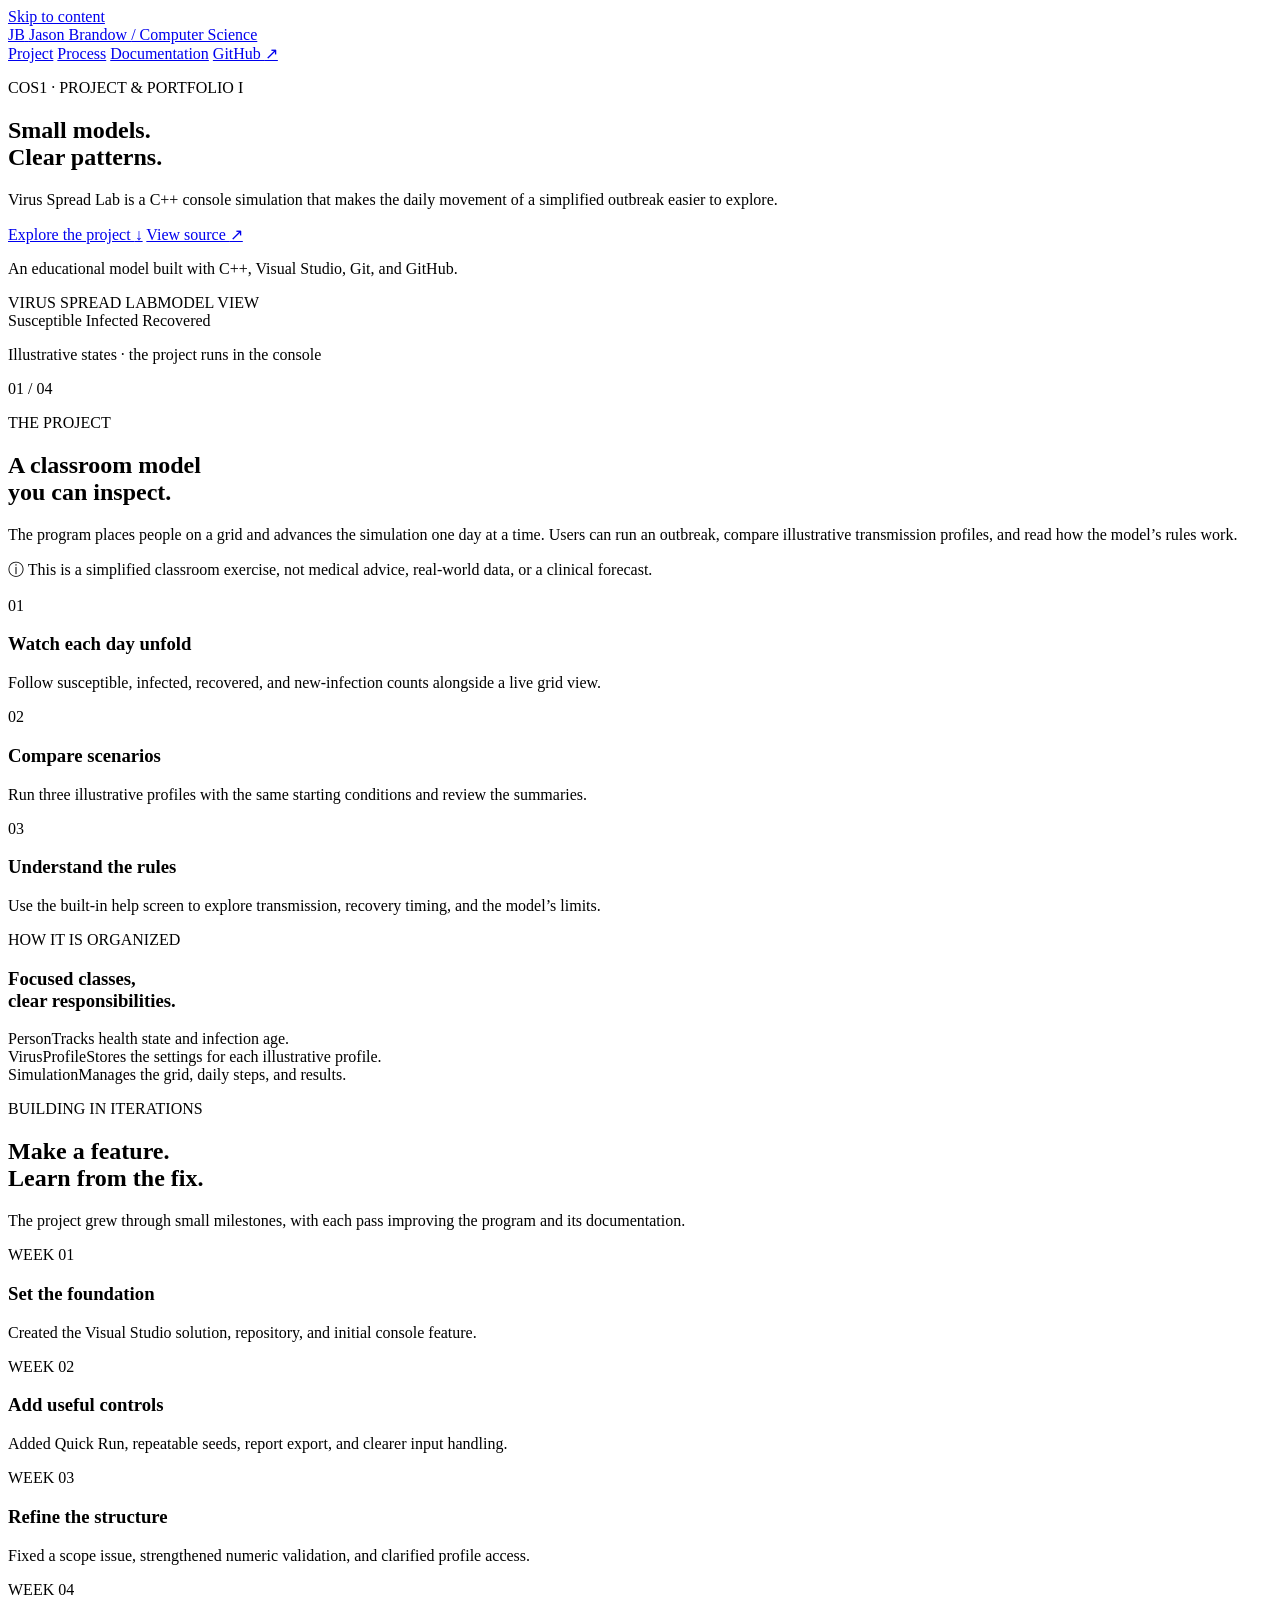
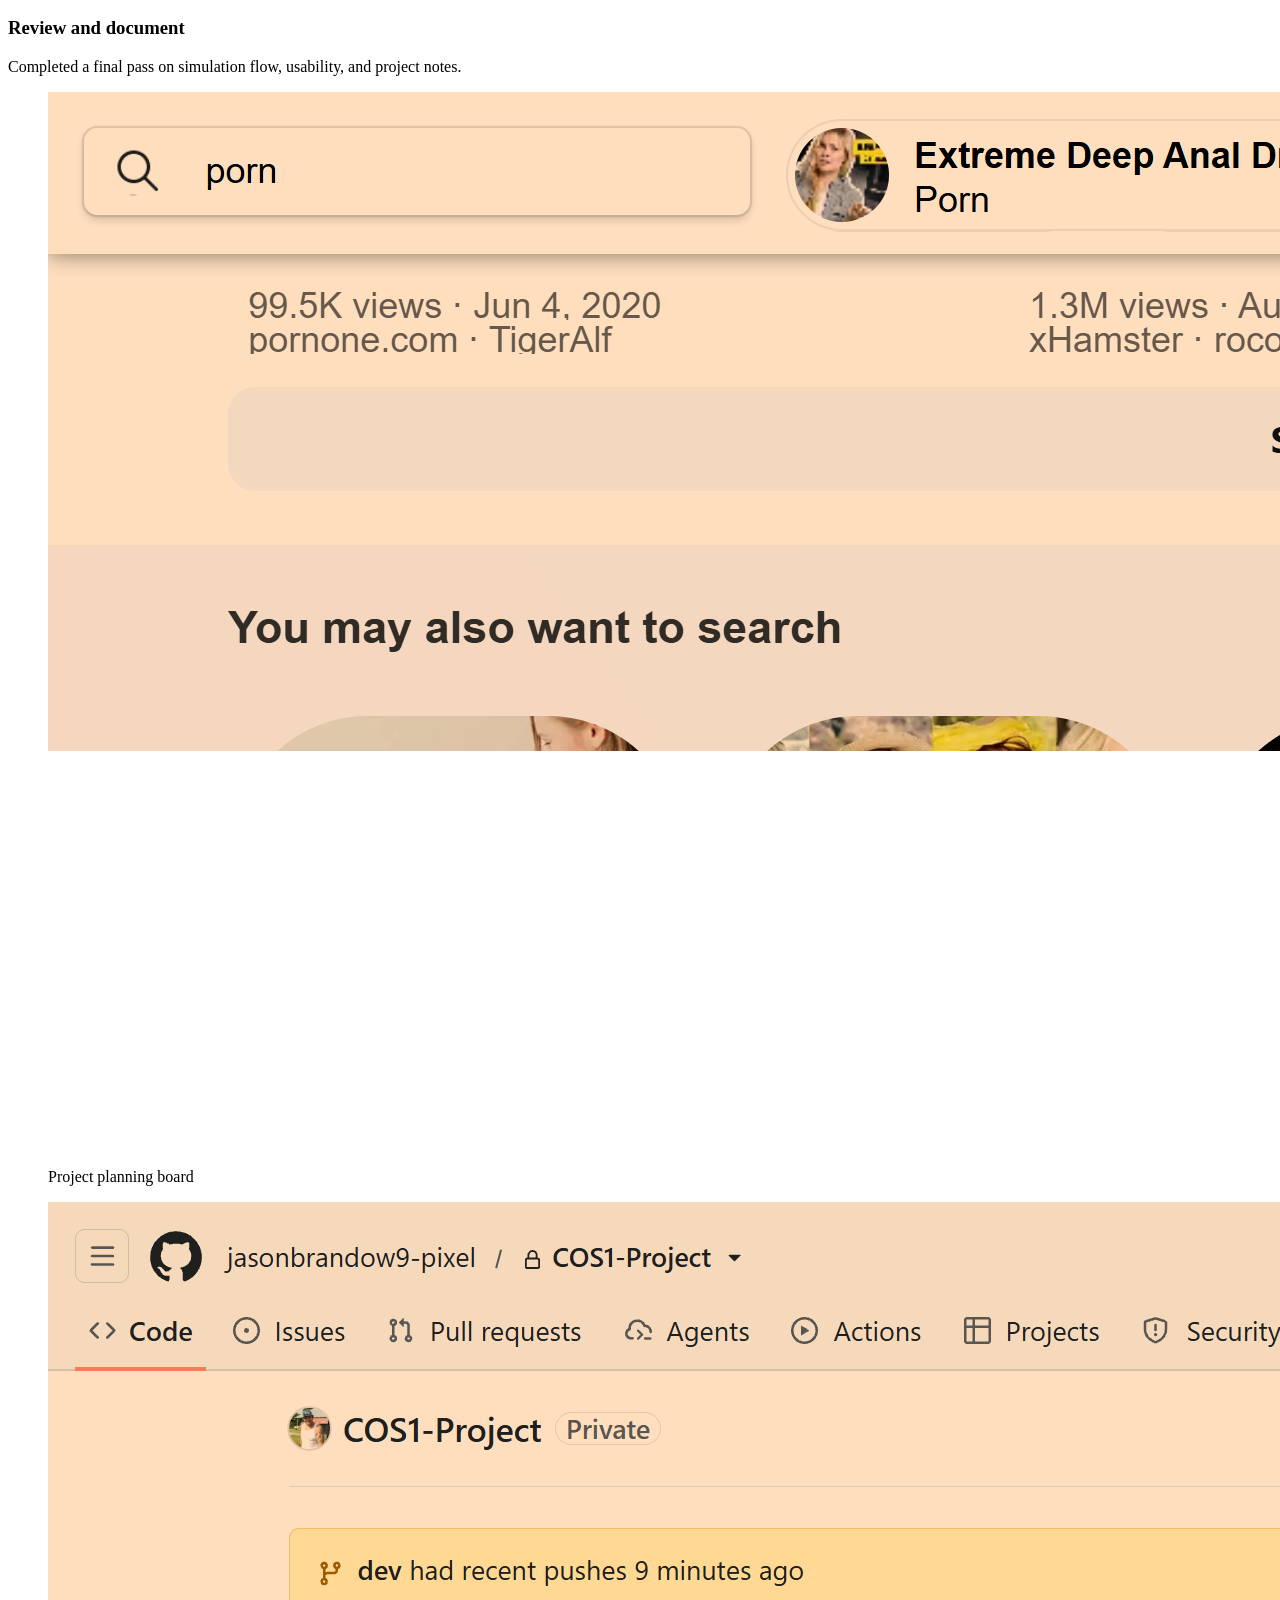
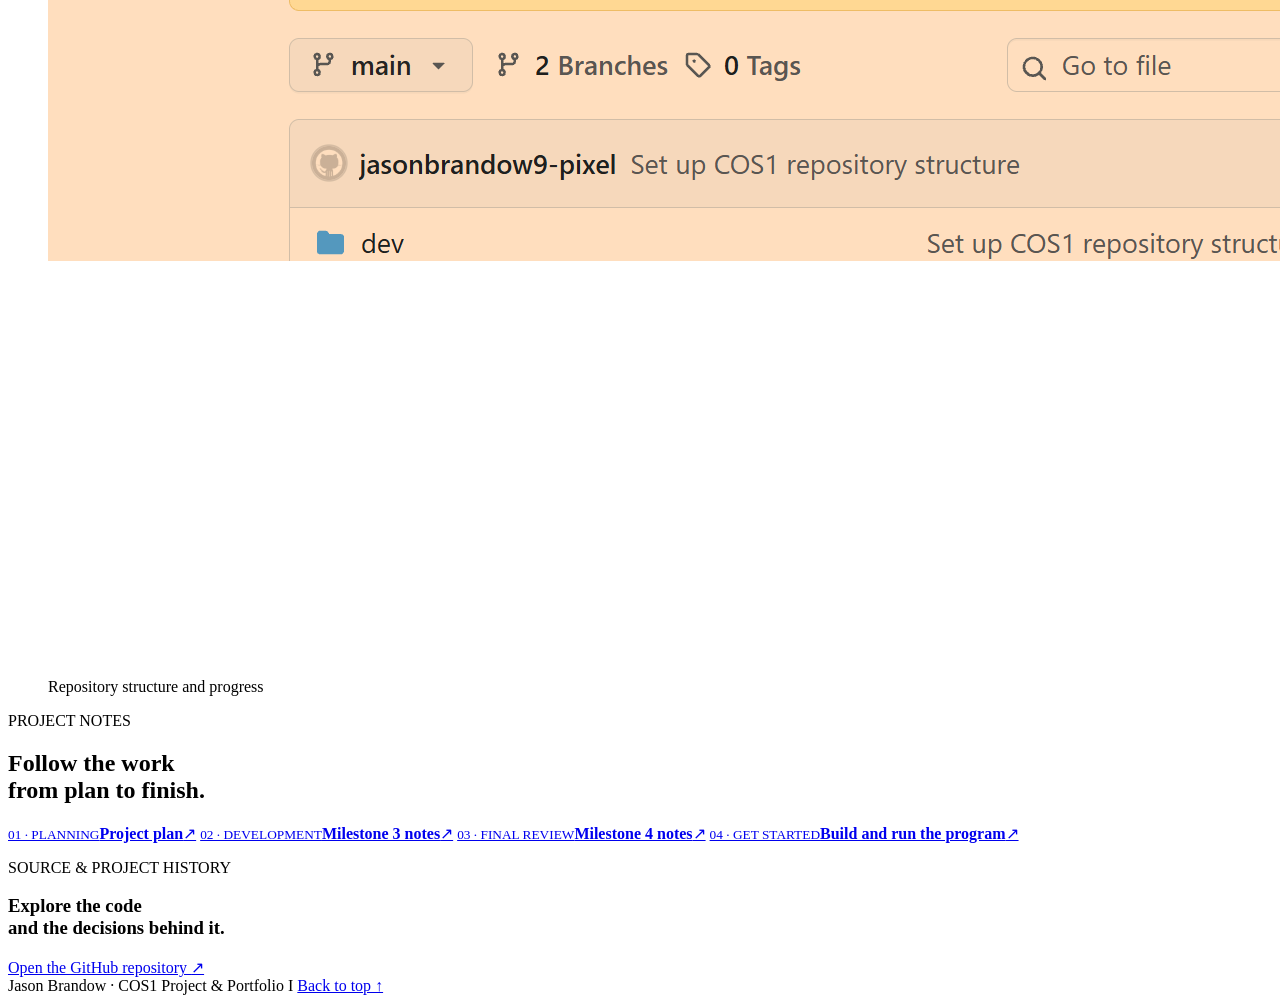
==== index.html @ ba171726 "Add project portfolio landing page" ====
<!doctype html>
<html lang="en">
<head>
  <meta charset="utf-8">
  <meta name="viewport" content="width=device-width, initial-scale=1">
  <meta name="theme-color" content="#101d2b">
  <meta name="description" content="Jason Brandow's COS1 project portfolio: Virus Spread Lab, an educational C++ outbreak simulation.">
  <title>Jason Brandow — Virus Spread Lab</title>
  <link rel="stylesheet" href="styles.css">
</head>
<body>
  <a class="skip-link" href="#main">Skip to content</a>
  <header class="site-header">
    <a class="brand" href="#top" aria-label="Jason Brandow, home">
      <span class="brand-mark" aria-hidden="true">JB</span>
      <span>Jason Brandow <span class="brand-detail">/ Computer Science</span></span>
    </a>
    <nav aria-label="Main navigation">
      <a href="#project">Project</a>
      <a href="#process">Process</a>
      <a href="#documentation">Documentation</a>
      <a class="nav-github" href="https://github.com/jasonbrandow9-pixel/COS1-Project">GitHub <span aria-hidden="true">↗</span></a>
    </nav>
  </header>

  <main id="main">
    <section class="hero section-wrap" id="top">
      <div class="hero-copy">
        <p class="eyebrow"><span class="eyebrow-line"></span> COS1 · PROJECT &amp; PORTFOLIO I</p>
        <h1>Small models.<br><span>Clear patterns.</span></h1>
        <p class="hero-lede">Virus Spread Lab is a C++ console simulation that makes the daily movement of a simplified outbreak easier to explore.</p>
        <div class="hero-actions">
          <a class="button button-primary" href="#project">Explore the project <span aria-hidden="true">↓</span></a>
          <a class="button button-quiet" href="https://github.com/jasonbrandow9-pixel/COS1-Project">View source <span aria-hidden="true">↗</span></a>
        </div>
        <p class="hero-note">An educational model built with C++, Visual Studio, Git, and GitHub.</p>
      </div>
      <div class="hero-visual" aria-label="Illustrative grid of susceptible, infected, and recovered states">
        <div class="visual-topline"><span>VIRUS SPREAD LAB</span><span class="live-dot">MODEL VIEW</span></div>
        <div class="simulation-grid" aria-hidden="true">
          <i></i><i></i><i class="infected"></i><i></i><i></i><i></i><i></i><i class="recovered"></i><i></i><i></i><i class="infected"></i><i></i>
          <i></i><i></i><i></i><i class="infected"></i><i></i><i></i><i></i><i></i><i class="recovered"></i><i></i><i></i>
          <i class="recovered"></i><i></i><i></i><i></i><i class="infected"></i><i></i><i></i><i></i><i></i><i></i><i></i><i class="recovered"></i>
          <i></i><i class="infected"></i><i></i><i></i><i></i><i class="recovered"></i><i></i><i></i><i></i><i></i><i></i><i></i>
        </div>
        <div class="visual-legend">
          <span><i class="legend-swatch susceptible"></i> Susceptible</span>
          <span><i class="legend-swatch infected-swatch"></i> Infected</span>
          <span><i class="legend-swatch recovered-swatch"></i> Recovered</span>
        </div>
        <p class="visual-caption">Illustrative states · the project runs in the console</p>
      </div>
      <div class="hero-index" aria-hidden="true">01 <span> / 04</span></div>
    </section>

    <section class="project-section section-wrap" id="project">
      <div class="section-heading">
        <p class="eyebrow">THE PROJECT</p>
        <h2>A classroom model<br>you can inspect.</h2>
      </div>
      <div class="project-intro">
        <p>The program places people on a grid and advances the simulation one day at a time. Users can run an outbreak, compare illustrative transmission profiles, and read how the model’s rules work.</p>
        <p class="caution"><span aria-hidden="true">ⓘ</span> This is a simplified classroom exercise, not medical advice, real-world data, or a clinical forecast.</p>
      </div>
      <div class="feature-grid">
        <article class="feature-card">
          <span class="card-number">01</span>
          <h3>Watch each day unfold</h3>
          <p>Follow susceptible, infected, recovered, and new-infection counts alongside a live grid view.</p>
        </article>
        <article class="feature-card">
          <span class="card-number">02</span>
          <h3>Compare scenarios</h3>
          <p>Run three illustrative profiles with the same starting conditions and review the summaries.</p>
        </article>
        <article class="feature-card">
          <span class="card-number">03</span>
          <h3>Understand the rules</h3>
          <p>Use the built-in help screen to explore transmission, recovery timing, and the model’s limits.</p>
        </article>
      </div>
      <div class="project-details">
        <div>
          <p class="eyebrow">HOW IT IS ORGANIZED</p>
          <h3>Focused classes,<br>clear responsibilities.</h3>
        </div>
        <div class="class-list">
          <div><span class="class-name">Person</span><span>Tracks health state and infection age.</span></div>
          <div><span class="class-name">VirusProfile</span><span>Stores the settings for each illustrative profile.</span></div>
          <div><span class="class-name">Simulation</span><span>Manages the grid, daily steps, and results.</span></div>
        </div>
      </div>
    </section>

    <section class="process-section" id="process">
      <div class="section-wrap process-wrap">
        <div class="section-heading">
          <p class="eyebrow">BUILDING IN ITERATIONS</p>
          <h2>Make a feature.<br>Learn from the fix.</h2>
          <p class="section-description">The project grew through small milestones, with each pass improving the program and its documentation.</p>
        </div>
        <div class="timeline">
          <article><span class="timeline-point"></span><p class="timeline-label">WEEK 01</p><h3>Set the foundation</h3><p>Created the Visual Studio solution, repository, and initial console feature.</p></article>
          <article><span class="timeline-point"></span><p class="timeline-label">WEEK 02</p><h3>Add useful controls</h3><p>Added Quick Run, repeatable seeds, report export, and clearer input handling.</p></article>
          <article><span class="timeline-point"></span><p class="timeline-label">WEEK 03</p><h3>Refine the structure</h3><p>Fixed a scope issue, strengthened numeric validation, and clarified profile access.</p></article>
          <article><span class="timeline-point"></span><p class="timeline-label">WEEK 04</p><h3>Review and document</h3><p>Completed a final pass on simulation flow, usability, and project notes.</p></article>
        </div>
        <div class="artifacts">
          <figure>
            <img src="images/01-project-board.png" alt="Project planning board screenshot from the repository">
            <figcaption>Project planning board</figcaption>
          </figure>
          <figure>
            <img src="images/02-repository-overview.png" alt="Repository overview screenshot">
            <figcaption>Repository structure and progress</figcaption>
          </figure>
        </div>
      </div>
    </section>

    <section class="documentation-section section-wrap" id="documentation">
      <div class="section-heading">
        <p class="eyebrow">PROJECT NOTES</p>
        <h2>Follow the work<br>from plan to finish.</h2>
      </div>
      <div class="document-list">
        <a href="https://github.com/jasonbrandow9-pixel/COS1-Project/blob/main/docs/JBrandow-ProjectPlan.md"><span><small>01 · PLANNING</small><strong>Project plan</strong></span><span class="document-arrow" aria-hidden="true">↗</span></a>
        <a href="https://github.com/jasonbrandow9-pixel/COS1-Project/blob/main/docs/Milestone3.md"><span><small>02 · DEVELOPMENT</small><strong>Milestone 3 notes</strong></span><span class="document-arrow" aria-hidden="true">↗</span></a>
        <a href="https://github.com/jasonbrandow9-pixel/COS1-Project/blob/main/docs/Milestone4.md"><span><small>03 · FINAL REVIEW</small><strong>Milestone 4 notes</strong></span><span class="document-arrow" aria-hidden="true">↗</span></a>
        <a href="https://github.com/jasonbrandow9-pixel/COS1-Project/blob/main/dev/COS1-Console/README.md"><span><small>04 · GET STARTED</small><strong>Build and run the program</strong></span><span class="document-arrow" aria-hidden="true">↗</span></a>
      </div>
      <div class="closing-card">
        <div><p class="eyebrow">SOURCE &amp; PROJECT HISTORY</p><h3>Explore the code<br>and the decisions behind it.</h3></div>
        <a class="button button-light" href="https://github.com/jasonbrandow9-pixel/COS1-Project">Open the GitHub repository <span aria-hidden="true">↗</span></a>
      </div>
    </section>
  </main>

  <footer class="site-footer section-wrap">
    <span>Jason Brandow <span class="footer-dot">·</span> COS1 Project &amp; Portfolio I</span>
    <a href="#top">Back to top ↑</a>
  </footer>
</body>
</html>
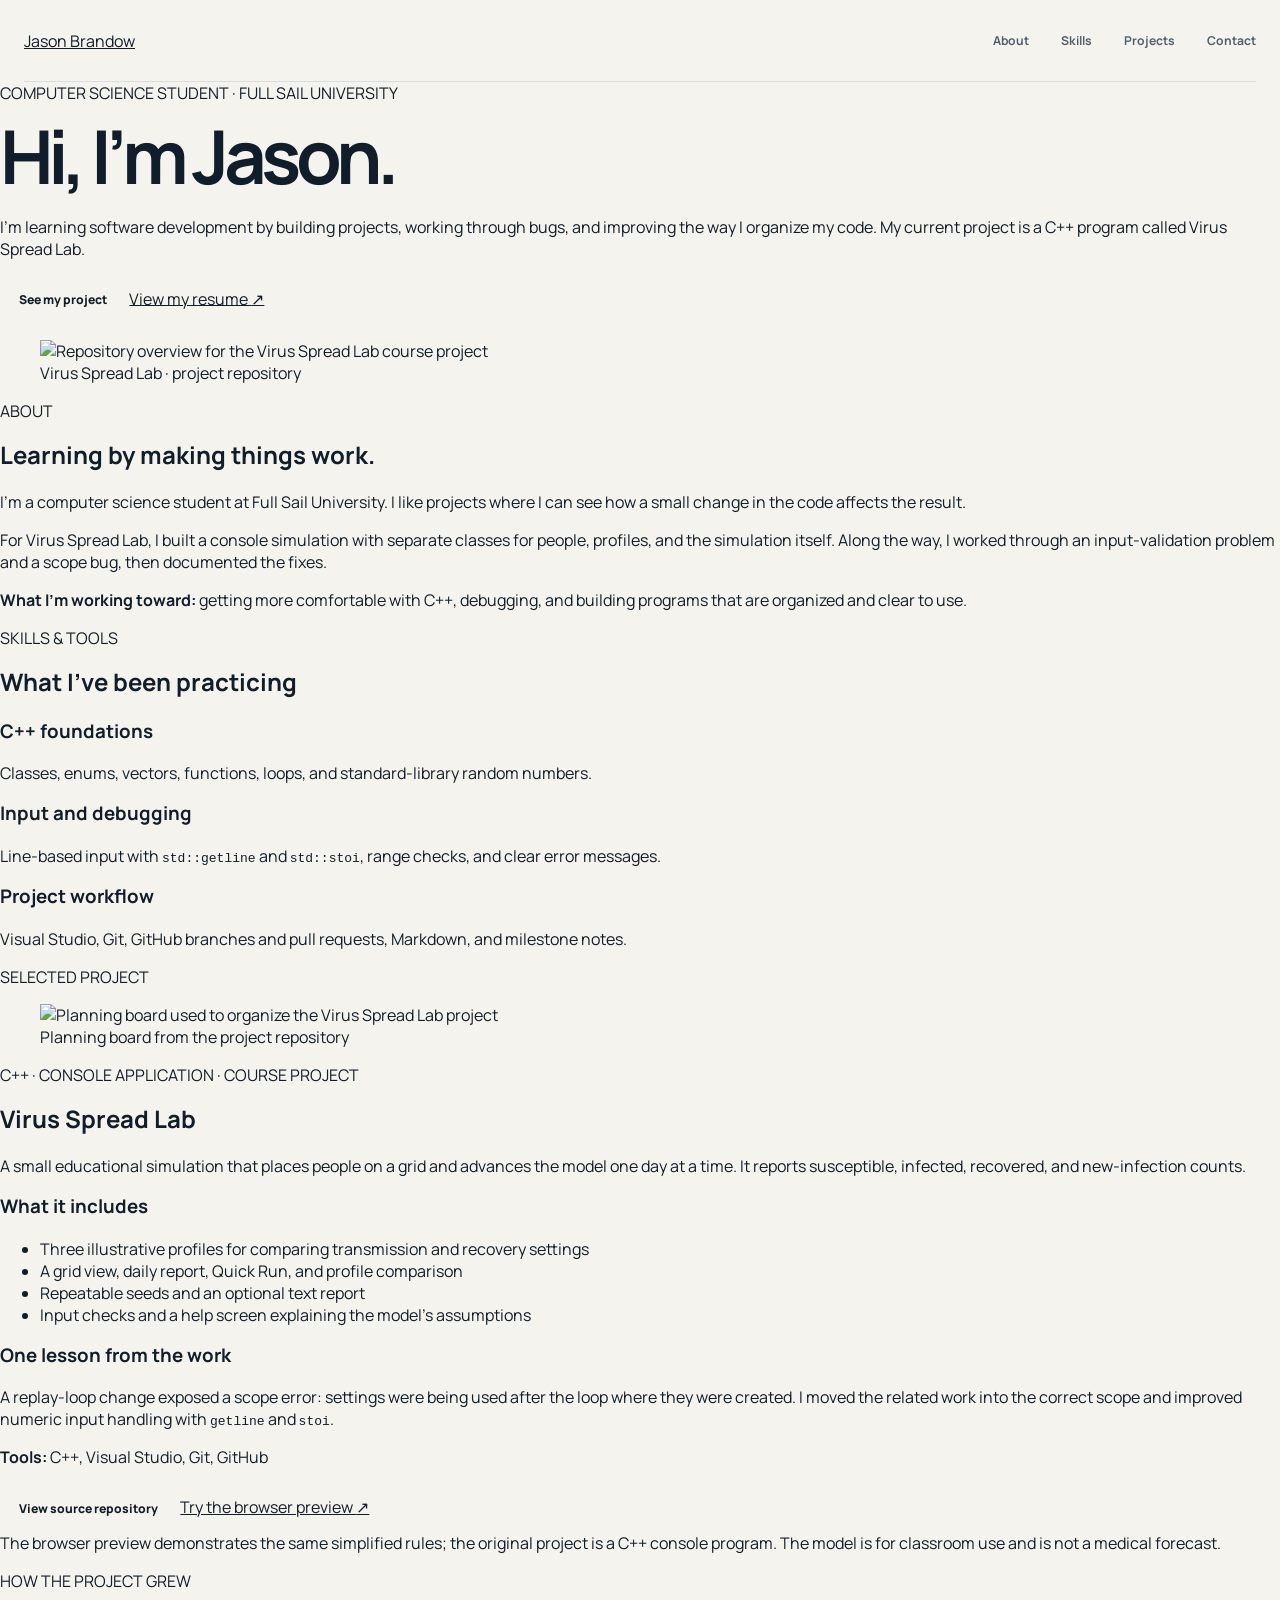
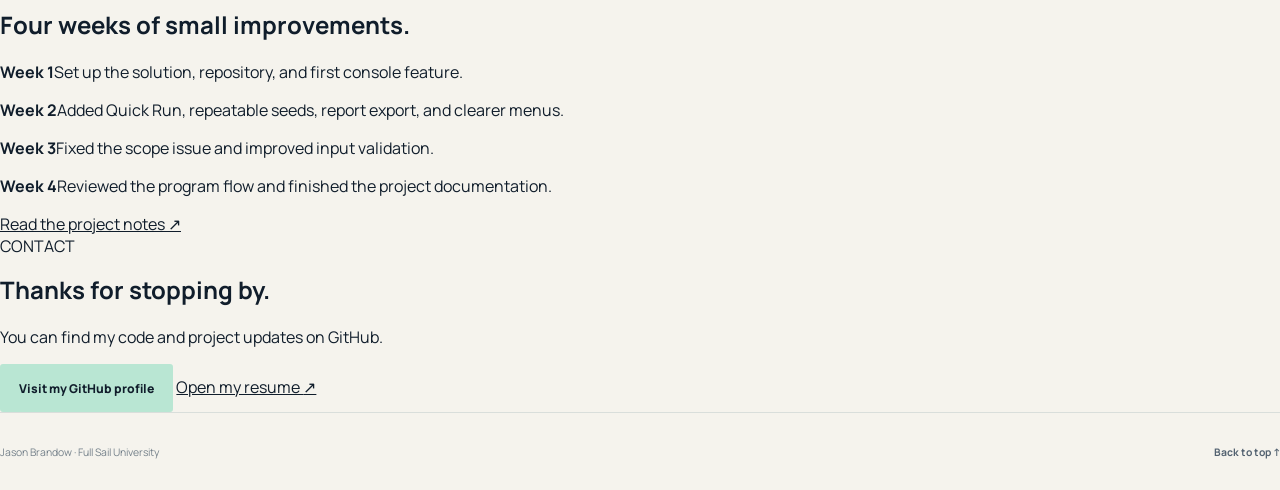
==== commit 72bdaab4: "Personalize portfolio and add project details" ====
--- a/index.html
+++ b/index.html
@@ -3,141 +3,131 @@
 <head>
   <meta charset="utf-8">
   <meta name="viewport" content="width=device-width, initial-scale=1">
-  <meta name="theme-color" content="#101d2b">
-  <meta name="description" content="Jason Brandow's COS1 project portfolio: Virus Spread Lab, an educational C++ outbreak simulation.">
-  <title>Jason Brandow — Virus Spread Lab</title>
+  <meta name="description" content="Jason Brandow's computer science portfolio, featuring a C++ outbreak simulation project.">
+  <title>Jason Brandow | Computer Science Portfolio</title>
   <link rel="stylesheet" href="styles.css">
 </head>
 <body>
   <a class="skip-link" href="#main">Skip to content</a>
-  <header class="site-header">
-    <a class="brand" href="#top" aria-label="Jason Brandow, home">
-      <span class="brand-mark" aria-hidden="true">JB</span>
-      <span>Jason Brandow <span class="brand-detail">/ Computer Science</span></span>
-    </a>
+  <header class="site-header" id="top">
+    <a class="wordmark" href="#top">Jason Brandow</a>
     <nav aria-label="Main navigation">
-      <a href="#project">Project</a>
-      <a href="#process">Process</a>
-      <a href="#documentation">Documentation</a>
-      <a class="nav-github" href="https://github.com/jasonbrandow9-pixel/COS1-Project">GitHub <span aria-hidden="true">↗</span></a>
+      <a href="#about">About</a>
+      <a href="#skills">Skills</a>
+      <a href="#projects">Projects</a>
+      <a href="#contact">Contact</a>
     </nav>
   </header>
-
   <main id="main">
-    <section class="hero section-wrap" id="top">
-      <div class="hero-copy">
-        <p class="eyebrow"><span class="eyebrow-line"></span> COS1 · PROJECT &amp; PORTFOLIO I</p>
-        <h1>Small models.<br><span>Clear patterns.</span></h1>
-        <p class="hero-lede">Virus Spread Lab is a C++ console simulation that makes the daily movement of a simplified outbreak easier to explore.</p>
-        <div class="hero-actions">
-          <a class="button button-primary" href="#project">Explore the project <span aria-hidden="true">↓</span></a>
-          <a class="button button-quiet" href="https://github.com/jasonbrandow9-pixel/COS1-Project">View source <span aria-hidden="true">↗</span></a>
+    <section class="intro page-width">
+      <div>
+        <p class="kicker">COMPUTER SCIENCE STUDENT · FULL SAIL UNIVERSITY</p>
+        <h1>Hi, I’m Jason.</h1>
+        <p class="intro-text">I’m learning software development by building projects, working through bugs, and improving the way I organize my code. My current project is a C++ program called Virus Spread Lab.</p>
+        <div class="intro-links">
+          <a class="button" href="#projects">See my project</a>
+          <a class="text-link" href="resume.html">View my resume <span aria-hidden="true">↗</span></a>
         </div>
-        <p class="hero-note">An educational model built with C++, Visual Studio, Git, and GitHub.</p>
       </div>
-      <div class="hero-visual" aria-label="Illustrative grid of susceptible, infected, and recovered states">
-        <div class="visual-topline"><span>VIRUS SPREAD LAB</span><span class="live-dot">MODEL VIEW</span></div>
-        <div class="simulation-grid" aria-hidden="true">
-          <i></i><i></i><i class="infected"></i><i></i><i></i><i></i><i></i><i class="recovered"></i><i></i><i></i><i class="infected"></i><i></i>
-          <i></i><i></i><i></i><i class="infected"></i><i></i><i></i><i></i><i></i><i class="recovered"></i><i></i><i></i>
-          <i class="recovered"></i><i></i><i></i><i></i><i class="infected"></i><i></i><i></i><i></i><i></i><i></i><i></i><i class="recovered"></i>
-          <i></i><i class="infected"></i><i></i><i></i><i></i><i class="recovered"></i><i></i><i></i><i></i><i></i><i></i><i></i>
-        </div>
-        <div class="visual-legend">
-          <span><i class="legend-swatch susceptible"></i> Susceptible</span>
-          <span><i class="legend-swatch infected-swatch"></i> Infected</span>
-          <span><i class="legend-swatch recovered-swatch"></i> Recovered</span>
-        </div>
-        <p class="visual-caption">Illustrative states · the project runs in the console</p>
-      </div>
-      <div class="hero-index" aria-hidden="true">01 <span> / 04</span></div>
+      <figure class="intro-image">
+        <img src="https://raw.githubusercontent.com/jasonbrandow9-pixel/COS1-Project/main/images/02-repository-overview.png" alt="Repository overview for the Virus Spread Lab course project">
+        <figcaption>Virus Spread Lab · project repository</figcaption>
+      </figure>
     </section>
 
-    <section class="project-section section-wrap" id="project">
-      <div class="section-heading">
-        <p class="eyebrow">THE PROJECT</p>
-        <h2>A classroom model<br>you can inspect.</h2>
+    <section class="content-section page-width two-column" id="about">
+      <div>
+        <p class="kicker">ABOUT</p>
+        <h2>Learning by making things work.</h2>
       </div>
-      <div class="project-intro">
-        <p>The program places people on a grid and advances the simulation one day at a time. Users can run an outbreak, compare illustrative transmission profiles, and read how the model’s rules work.</p>
-        <p class="caution"><span aria-hidden="true">ⓘ</span> This is a simplified classroom exercise, not medical advice, real-world data, or a clinical forecast.</p>
+      <div class="section-copy">
+        <p>I’m a computer science student at Full Sail University. I like projects where I can see how a small change in the code affects the result.</p>
+        <p>For Virus Spread Lab, I built a console simulation with separate classes for people, profiles, and the simulation itself. Along the way, I worked through an input-validation problem and a scope bug, then documented the fixes.</p>
+        <p class="goal"><strong>What I’m working toward:</strong> getting more comfortable with C++, debugging, and building programs that are organized and clear to use.</p>
       </div>
-      <div class="feature-grid">
-        <article class="feature-card">
-          <span class="card-number">01</span>
-          <h3>Watch each day unfold</h3>
-          <p>Follow susceptible, infected, recovered, and new-infection counts alongside a live grid view.</p>
-        </article>
-        <article class="feature-card">
-          <span class="card-number">02</span>
-          <h3>Compare scenarios</h3>
-          <p>Run three illustrative profiles with the same starting conditions and review the summaries.</p>
-        </article>
-        <article class="feature-card">
-          <span class="card-number">03</span>
-          <h3>Understand the rules</h3>
-          <p>Use the built-in help screen to explore transmission, recovery timing, and the model’s limits.</p>
-        </article>
-      </div>
-      <div class="project-details">
-        <div>
-          <p class="eyebrow">HOW IT IS ORGANIZED</p>
-          <h3>Focused classes,<br>clear responsibilities.</h3>
-        </div>
-        <div class="class-list">
-          <div><span class="class-name">Person</span><span>Tracks health state and infection age.</span></div>
-          <div><span class="class-name">VirusProfile</span><span>Stores the settings for each illustrative profile.</span></div>
-          <div><span class="class-name">Simulation</span><span>Manages the grid, daily steps, and results.</span></div>
+    </section>
+
+    <section class="content-section skills-section" id="skills">
+      <div class="page-width">
+        <p class="kicker">SKILLS &amp; TOOLS</p>
+        <h2>What I’ve been practicing</h2>
+        <div class="skills-grid">
+          <article>
+            <h3>C++ foundations</h3>
+            <p>Classes, enums, vectors, functions, loops, and standard-library random numbers.</p>
+          </article>
+          <article>
+            <h3>Input and debugging</h3>
+            <p>Line-based input with <code>std::getline</code> and <code>std::stoi</code>, range checks, and clear error messages.</p>
+          </article>
+          <article>
+            <h3>Project workflow</h3>
+            <p>Visual Studio, Git, GitHub branches and pull requests, Markdown, and milestone notes.</p>
+          </article>
         </div>
       </div>
     </section>
 
-    <section class="process-section" id="process">
-      <div class="section-wrap process-wrap">
-        <div class="section-heading">
-          <p class="eyebrow">BUILDING IN ITERATIONS</p>
-          <h2>Make a feature.<br>Learn from the fix.</h2>
-          <p class="section-description">The project grew through small milestones, with each pass improving the program and its documentation.</p>
-        </div>
-        <div class="timeline">
-          <article><span class="timeline-point"></span><p class="timeline-label">WEEK 01</p><h3>Set the foundation</h3><p>Created the Visual Studio solution, repository, and initial console feature.</p></article>
-          <article><span class="timeline-point"></span><p class="timeline-label">WEEK 02</p><h3>Add useful controls</h3><p>Added Quick Run, repeatable seeds, report export, and clearer input handling.</p></article>
-          <article><span class="timeline-point"></span><p class="timeline-label">WEEK 03</p><h3>Refine the structure</h3><p>Fixed a scope issue, strengthened numeric validation, and clarified profile access.</p></article>
-          <article><span class="timeline-point"></span><p class="timeline-label">WEEK 04</p><h3>Review and document</h3><p>Completed a final pass on simulation flow, usability, and project notes.</p></article>
-        </div>
-        <div class="artifacts">
-          <figure>
-            <img src="images/01-project-board.png" alt="Project planning board screenshot from the repository">
-            <figcaption>Project planning board</figcaption>
-          </figure>
-          <figure>
-            <img src="images/02-repository-overview.png" alt="Repository overview screenshot">
-            <figcaption>Repository structure and progress</figcaption>
-          </figure>
+    <section class="content-section page-width" id="projects">
+      <p class="kicker">SELECTED PROJECT</p>
+      <div class="project-card">
+        <figure class="project-image">
+          <img src="https://raw.githubusercontent.com/jasonbrandow9-pixel/COS1-Project/main/images/01-project-board.png" alt="Planning board used to organize the Virus Spread Lab project">
+          <figcaption>Planning board from the project repository</figcaption>
+        </figure>
+        <div class="project-copy">
+          <p class="project-label">C++ · CONSOLE APPLICATION · COURSE PROJECT</p>
+          <h2>Virus Spread Lab</h2>
+          <p>A small educational simulation that places people on a grid and advances the model one day at a time. It reports susceptible, infected, recovered, and new-infection counts.</p>
+          <h3>What it includes</h3>
+          <ul>
+            <li>Three illustrative profiles for comparing transmission and recovery settings</li>
+            <li>A grid view, daily report, Quick Run, and profile comparison</li>
+            <li>Repeatable seeds and an optional text report</li>
+            <li>Input checks and a help screen explaining the model’s assumptions</li>
+          </ul>
+          <h3>One lesson from the work</h3>
+          <p>A replay-loop change exposed a scope error: settings were being used after the loop where they were created. I moved the related work into the correct scope and improved numeric input handling with <code>getline</code> and <code>stoi</code>.</p>
+          <p class="project-tools"><strong>Tools:</strong> C++, Visual Studio, Git, GitHub</p>
+          <div class="project-links">
+            <a class="button" href="https://github.com/jasonbrandow9-pixel/COS1-Project">View source repository</a>
+            <a class="text-link" href="demo.html">Try the browser preview <span aria-hidden="true">↗</span></a>
+          </div>
+          <p class="disclaimer">The browser preview demonstrates the same simplified rules; the original project is a C++ console program. The model is for classroom use and is not a medical forecast.</p>
         </div>
       </div>
     </section>
 
-    <section class="documentation-section section-wrap" id="documentation">
-      <div class="section-heading">
-        <p class="eyebrow">PROJECT NOTES</p>
-        <h2>Follow the work<br>from plan to finish.</h2>
+    <section class="content-section page-width two-column" id="process">
+      <div>
+        <p class="kicker">HOW THE PROJECT GREW</p>
+        <h2>Four weeks of small improvements.</h2>
       </div>
-      <div class="document-list">
-        <a href="https://github.com/jasonbrandow9-pixel/COS1-Project/blob/main/docs/JBrandow-ProjectPlan.md"><span><small>01 · PLANNING</small><strong>Project plan</strong></span><span class="document-arrow" aria-hidden="true">↗</span></a>
-        <a href="https://github.com/jasonbrandow9-pixel/COS1-Project/blob/main/docs/Milestone3.md"><span><small>02 · DEVELOPMENT</small><strong>Milestone 3 notes</strong></span><span class="document-arrow" aria-hidden="true">↗</span></a>
-        <a href="https://github.com/jasonbrandow9-pixel/COS1-Project/blob/main/docs/Milestone4.md"><span><small>03 · FINAL REVIEW</small><strong>Milestone 4 notes</strong></span><span class="document-arrow" aria-hidden="true">↗</span></a>
-        <a href="https://github.com/jasonbrandow9-pixel/COS1-Project/blob/main/dev/COS1-Console/README.md"><span><small>04 · GET STARTED</small><strong>Build and run the program</strong></span><span class="document-arrow" aria-hidden="true">↗</span></a>
+      <div class="section-copy milestones">
+        <p><strong>Week 1</strong><span>Set up the solution, repository, and first console feature.</span></p>
+        <p><strong>Week 2</strong><span>Added Quick Run, repeatable seeds, report export, and clearer menus.</span></p>
+        <p><strong>Week 3</strong><span>Fixed the scope issue and improved input validation.</span></p>
+        <p><strong>Week 4</strong><span>Reviewed the program flow and finished the project documentation.</span></p>
+        <a class="text-link" href="https://github.com/jasonbrandow9-pixel/COS1-Project/tree/main/docs">Read the project notes <span aria-hidden="true">↗</span></a>
       </div>
-      <div class="closing-card">
-        <div><p class="eyebrow">SOURCE &amp; PROJECT HISTORY</p><h3>Explore the code<br>and the decisions behind it.</h3></div>
-        <a class="button button-light" href="https://github.com/jasonbrandow9-pixel/COS1-Project">Open the GitHub repository <span aria-hidden="true">↗</span></a>
+    </section>
+
+    <section class="contact-section" id="contact">
+      <div class="page-width contact-inner">
+        <div>
+          <p class="kicker">CONTACT</p>
+          <h2>Thanks for stopping by.</h2>
+          <p>You can find my code and project updates on GitHub.</p>
+        </div>
+        <div class="contact-links">
+          <a class="button button-light" href="https://github.com/jasonbrandow9-pixel">Visit my GitHub profile</a>
+          <a class="text-link text-link-light" href="resume.html">Open my resume <span aria-hidden="true">↗</span></a>
+        </div>
       </div>
     </section>
   </main>
-
-  <footer class="site-footer section-wrap">
-    <span>Jason Brandow <span class="footer-dot">·</span> COS1 Project &amp; Portfolio I</span>
+  <footer class="site-footer page-width">
+    <span>Jason Brandow · Full Sail University</span>
     <a href="#top">Back to top ↑</a>
   </footer>
 </body>
--- a/styles.css
+++ b/styles.css
@@ -0,0 +1,152 @@
+@import url('https://fonts.googleapis.com/css2?family=DM+Mono:wght@400;500&family=Manrope:wght@400;500;600;700;800&display=swap');
+
+:root {
+  color-scheme: light;
+  --ink: #101d2b;
+  --ink-soft: #526170;
+  --paper: #f5f3ed;
+  --white: #fffefa;
+  --line: #d9dedb;
+  --mint: #b9e6d3;
+  --mint-deep: #277b67;
+  --orange: #f28c58;
+  --mono: "DM Mono", "Courier New", monospace;
+  --sans: "Manrope", "Segoe UI", sans-serif;
+}
+
+* { box-sizing: border-box; }
+html { scroll-behavior: smooth; }
+body { margin: 0; background: var(--paper); color: var(--ink); font-family: var(--sans); -webkit-font-smoothing: antialiased; }
+a { color: inherit; }
+.skip-link { position: absolute; top: -5rem; left: 1rem; z-index: 10; padding: .8rem 1rem; background: var(--white); }
+.skip-link:focus { top: 1rem; }
+.section-wrap { width: min(1160px, calc(100% - 3rem)); margin-inline: auto; }
+.site-header { height: 82px; width: min(1320px, calc(100% - 3rem)); margin: auto; display: flex; justify-content: space-between; align-items: center; border-bottom: 1px solid var(--line); }
+.brand { display: flex; align-items: center; gap: 12px; text-decoration: none; font-size: .86rem; font-weight: 800; letter-spacing: -.02em; }
+.brand-mark { width: 34px; height: 34px; display: grid; place-items: center; background: var(--ink); color: var(--mint); border-radius: 50%; font-family: var(--mono); font-size: .7rem; }
+.brand-detail { color: #78818a; font-weight: 500; }
+nav { display: flex; align-items: center; gap: 2rem; }
+nav a { color: var(--ink-soft); text-decoration: none; font-size: .76rem; font-weight: 700; }
+nav a:hover, .site-footer a:hover { color: var(--mint-deep); }
+nav .nav-github { color: var(--ink); }
+.hero { min-height: 590px; padding-block: 100px 82px; position: relative; display: grid; grid-template-columns: 1.05fr .95fr; align-items: center; gap: 6%; }
+.eyebrow { margin: 0 0 1.35rem; display: flex; align-items: center; gap: 10px; color: var(--mint-deep); font-family: var(--mono); font-size: .67rem; letter-spacing: .11em; font-weight: 500; }
+.eyebrow-line { width: 25px; height: 1px; background: var(--mint-deep); }
+h1, h2, h3, p { margin-top: 0; }
+h1 { margin-bottom: 1.45rem; font-size: clamp(3rem, 5.8vw, 5.3rem); line-height: .98; letter-spacing: -.075em; font-weight: 700; }
+h1 span { color: var(--mint-deep); }
+.hero-lede { max-width: 485px; margin-bottom: 1.8rem; color: #4d5c6b; font-size: 1.05rem; line-height: 1.85; }
+.hero-actions { display: flex; flex-wrap: wrap; align-items: center; gap: .75rem; }
+.button { min-height: 48px; display: inline-flex; align-items: center; justify-content: center; gap: 17px; padding: 0 1.2rem; border-radius: 3px; text-decoration: none; font-size: .76rem; font-weight: 800; transition: transform .2s ease, background .2s ease; }
+.button:hover { transform: translateY(-2px); }
+.button-primary { background: var(--ink); color: white; }
+.button-primary:hover { background: #1d3649; }
+.button-quiet { color: var(--ink); border: 1px solid #bfc8c7; }
+.button-quiet:hover { background: var(--white); }
+.hero-note { margin: 1.3rem 0 0; color: #77818b; font-family: var(--mono); font-size: .62rem; }
+.hero-visual { padding: 1.35rem 1.5rem 1.1rem; background: var(--ink); color: white; border-radius: 5px; box-shadow: 0 20px 55px #10203020; transform: rotate(1.5deg); }
+.visual-topline { display: flex; justify-content: space-between; color: #bdcbd1; font-family: var(--mono); font-size: .59rem; letter-spacing: .09em; }
+.live-dot { color: var(--mint); }
+.live-dot::before { content: ""; display: inline-block; width: 6px; height: 6px; margin-right: 7px; background: var(--mint); border-radius: 50%; vertical-align: 1px; }
+.simulation-grid { display: grid; grid-template-columns: repeat(12, 1fr); gap: 6px; margin: 1.5rem 0; }
+.simulation-grid i { display: block; aspect-ratio: 1; border: 1px solid #3b5260; background: #233847; border-radius: 2px; }
+.simulation-grid i.infected { background: var(--orange); border-color: var(--orange); box-shadow: 0 0 14px #f28c5850; }
+.simulation-grid i.recovered { background: #73bca1; border-color: #73bca1; }
+.visual-legend { display: flex; flex-wrap: wrap; gap: 1rem; color: #ccd5d8; font-size: .62rem; }
+.visual-legend span { display: flex; align-items: center; gap: 6px; }
+.legend-swatch { width: 7px; height: 7px; background: #6e8795; border-radius: 50%; }
+.infected-swatch { background: var(--orange); }
+.recovered-swatch { background: #73bca1; }
+.visual-caption { margin: 1.1rem 0 0; padding-top: .85rem; border-top: 1px solid #314754; color: #8fa1aa; font-family: var(--mono); font-size: .56rem; }
+.hero-index { position: absolute; right: 0; bottom: 30px; color: var(--ink); font-family: var(--mono); font-size: .7rem; }
+.hero-index span { color: #a0aaa9; }
+.project-section { padding-block: 96px 105px; border-top: 1px solid var(--line); }
+.section-heading h2 { margin-bottom: 0; font-size: clamp(2.3rem, 4vw, 3.6rem); line-height: 1.08; letter-spacing: -.065em; font-weight: 700; }
+.project-section > .section-heading, .documentation-section > .section-heading { display: inline-block; width: 42%; vertical-align: top; }
+.project-intro { display: inline-block; width: 54%; padding: .3rem 0 0 3rem; vertical-align: top; }
+.project-intro > p:first-child { max-width: 570px; color: var(--ink-soft); font-size: 1rem; line-height: 1.9; }
+.caution { max-width: 530px; margin: 1.6rem 0 0; padding: 1rem 1.1rem; background: #e8ede6; color: #465b5b; font-size: .75rem; line-height: 1.7; }
+.caution span { margin-right: .45rem; color: var(--mint-deep); }
+.feature-grid { display: grid; grid-template-columns: repeat(3, 1fr); gap: 1px; margin-top: 4rem; background: var(--line); border: 1px solid var(--line); }
+.feature-card { min-height: 205px; padding: 1.45rem; background: var(--white); }
+.card-number { color: var(--mint-deep); font-family: var(--mono); font-size: .66rem; }
+.feature-card h3 { margin: 1.6rem 0 .65rem; font-size: 1.05rem; letter-spacing: -.03em; }
+.feature-card p { max-width: 310px; margin-bottom: 0; color: var(--ink-soft); font-size: .78rem; line-height: 1.8; }
+.project-details { display: grid; grid-template-columns: 1fr 1fr; gap: 10%; align-items: start; margin-top: 5.5rem; padding-top: 2.6rem; border-top: 1px solid var(--line); }
+.project-details .eyebrow { margin-bottom: 1rem; }
+.project-details h3 { font-size: 1.65rem; letter-spacing: -.055em; line-height: 1.2; }
+.class-list > div { display: grid; grid-template-columns: 150px 1fr; gap: 1rem; padding: 1rem 0; border-bottom: 1px solid var(--line); color: var(--ink-soft); font-size: .76rem; line-height: 1.6; }
+.class-name { color: var(--ink); font-family: var(--mono); font-size: .7rem; }
+.process-section { padding-block: 95px 100px; background: #e8eae3; }
+.process-wrap { display: grid; grid-template-columns: .8fr 1.2fr; column-gap: 7%; }
+.section-description { max-width: 330px; margin: 1.4rem 0 0; color: var(--ink-soft); font-size: .86rem; line-height: 1.8; }
+.timeline { display: grid; grid-template-columns: 1fr 1fr; gap: 2.3rem 2rem; padding-top: .4rem; }
+.timeline article { position: relative; padding: 0 0 0 1.25rem; border-left: 1px solid #a6b4ac; }
+.timeline-point { position: absolute; top: .2rem; left: -4px; width: 7px; height: 7px; background: var(--mint-deep); border-radius: 50%; }
+.timeline-label { margin: 0 0 .7rem; color: var(--mint-deep); font-family: var(--mono); font-size: .6rem; letter-spacing: .12em; }
+.timeline h3 { margin-bottom: .5rem; font-size: .93rem; letter-spacing: -.03em; }
+.timeline article > p:last-child { margin-bottom: 0; color: var(--ink-soft); font-size: .72rem; line-height: 1.75; }
+.artifacts { grid-column: 1 / -1; display: grid; grid-template-columns: 1.1fr .9fr; gap: 1.2rem; margin-top: 4.3rem; }
+.artifacts figure { margin: 0; padding: .55rem; background: var(--white); box-shadow: 0 5px 20px #1525330c; }
+.artifacts img { display: block; width: 100%; height: 210px; object-fit: cover; object-position: top; background: #dbe1dc; }
+.artifacts figcaption { padding: .8rem .35rem .4rem; color: var(--ink-soft); font-family: var(--mono); font-size: .61rem; }
+.documentation-section { padding-block: 98px 95px; }
+.document-list { display: inline-block; width: 54%; padding-left: 3rem; vertical-align: top; }
+.document-list a { display: flex; justify-content: space-between; align-items: center; gap: 1rem; padding: 1rem 0; border-bottom: 1px solid var(--line); text-decoration: none; }
+.document-list a:first-child { border-top: 1px solid var(--line); }
+.document-list a:hover strong { color: var(--mint-deep); }
+.document-list small, .document-list strong { display: block; }
+.document-list small { margin-bottom: .35rem; color: #7a858c; font-family: var(--mono); font-size: .56rem; letter-spacing: .09em; }
+.document-list strong { font-size: .84rem; transition: color .2s ease; }
+.document-arrow { color: var(--mint-deep); font-size: 1rem; }
+.closing-card { display: flex; justify-content: space-between; align-items: center; gap: 2rem; margin-top: 5rem; padding: 2.5rem 3rem; background: var(--ink); color: white; }
+.closing-card .eyebrow { color: var(--mint); margin-bottom: 1rem; }
+.closing-card h3 { margin: 0; font-size: 1.8rem; line-height: 1.2; letter-spacing: -.05em; }
+.button-light { flex: 0 0 auto; background: var(--mint); color: var(--ink); }
+.button-light:hover { background: #d0f1e2; }
+.site-footer { min-height: 78px; display: flex; justify-content: space-between; align-items: center; border-top: 1px solid var(--line); color: #74808a; font-size: .65rem; }
+.site-footer a { color: var(--ink-soft); font-weight: 700; text-decoration: none; }
+.footer-dot { padding-inline: .35rem; color: var(--mint-deep); }
+
+@media (max-width: 800px) {
+  .site-header { height: auto; min-height: 75px; flex-wrap: wrap; padding-block: 1rem; gap: 1rem; }
+  nav { gap: 1rem; }
+  nav a { font-size: .68rem; }
+  .hero { min-height: auto; padding-block: 5rem 5.5rem; grid-template-columns: 1fr; gap: 3rem; }
+  .hero-copy { max-width: 620px; }
+  .hero-visual { width: min(100%, 560px); justify-self: center; transform: none; }
+  .project-section > .section-heading, .documentation-section > .section-heading { width: 100%; }
+  .project-intro, .document-list { width: 100%; padding: 2rem 0 0; }
+  .process-wrap { grid-template-columns: 1fr; gap: 2.5rem; }
+  .artifacts { margin-top: 3rem; }
+  .project-details { margin-top: 4rem; }
+}
+@media (max-width: 540px) {
+  .section-wrap, .site-header { width: min(100% - 2rem, 1160px); }
+  .brand { font-size: .77rem; }
+  .brand-detail { display: none; }
+  nav { width: 100%; justify-content: space-between; gap: .5rem; }
+  nav a { font-size: .62rem; }
+  .hero { padding-block: 4rem 5rem; }
+  .hero-lede { font-size: .92rem; }
+  .hero-visual { padding: 1.1rem; }
+  .simulation-grid { gap: 4px; }
+  .visual-legend { gap: .65rem; font-size: .55rem; }
+  .project-section, .documentation-section { padding-block: 4.5rem; }
+  .feature-grid { grid-template-columns: 1fr; margin-top: 2.5rem; }
+  .feature-card { min-height: auto; }
+  .feature-card h3 { margin-top: 1rem; }
+  .project-details { grid-template-columns: 1fr; gap: 1rem; }
+  .class-list > div { grid-template-columns: 115px 1fr; }
+  .timeline { grid-template-columns: 1fr; gap: 1.8rem; }
+  .artifacts { grid-template-columns: 1fr; }
+  .artifacts img { height: auto; max-height: 250px; }
+  .closing-card { align-items: flex-start; flex-direction: column; padding: 2rem 1.35rem; margin-top: 3.5rem; }
+  .closing-card h3 { font-size: 1.5rem; }
+  .site-footer { gap: 1rem; font-size: .58rem; }
+  .site-footer a { white-space: nowrap; }
+}
+@media (prefers-reduced-motion: reduce) {
+  html { scroll-behavior: auto; }
+  *, *::before, *::after { transition-duration: .01ms !important; }
+}
